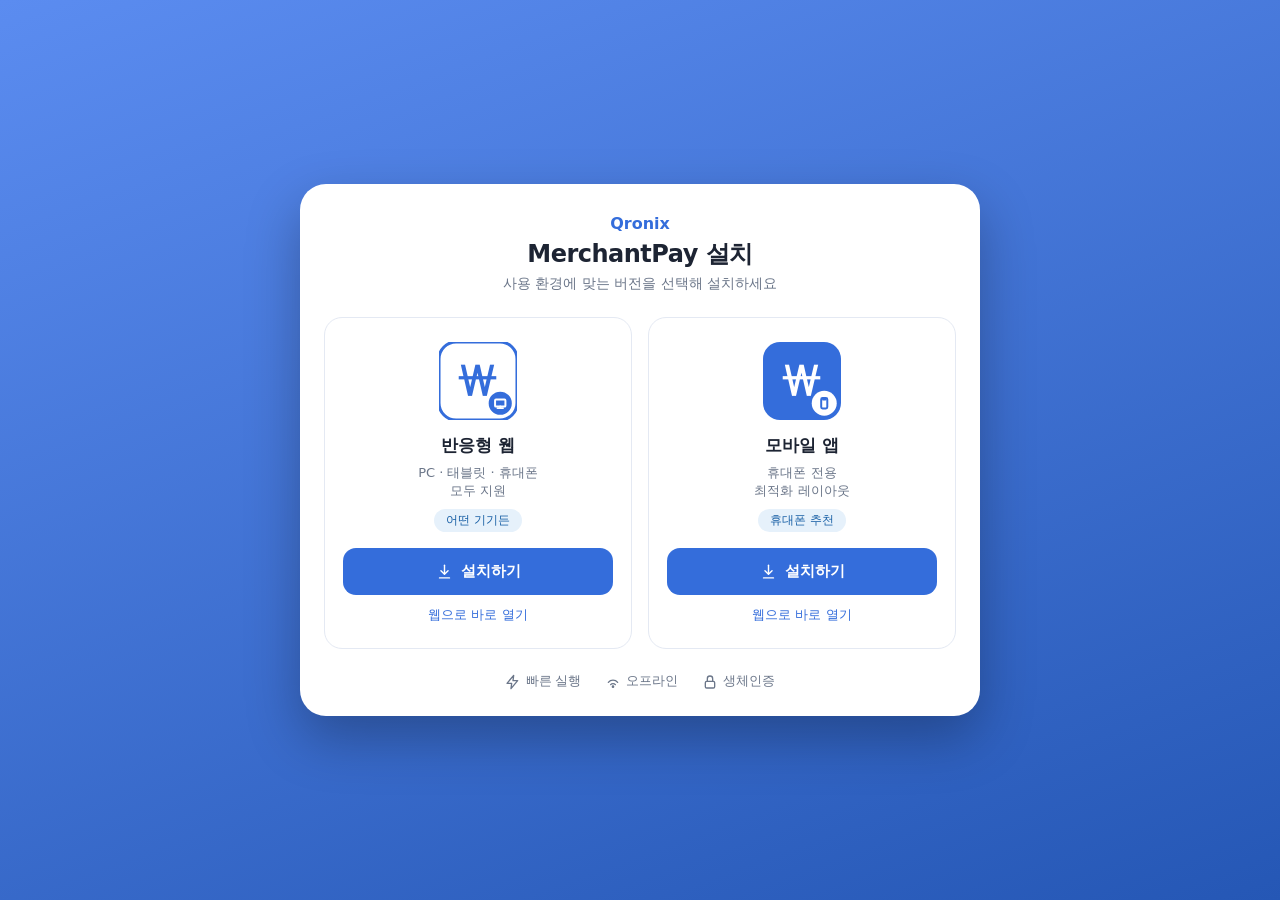
==== download.html @ a2c06847 "앱 아이콘 변경(모바일: 파랑/흰/휴대폰), 통합 다운로드 페이지(download.html) 추가" ====
<!DOCTYPE html>
<html lang="ko">
<head>
  <meta charset="UTF-8" />
  <meta http-equiv="Content-Security-Policy" content="default-src 'self'; script-src 'self' 'unsafe-inline'; style-src 'self' 'unsafe-inline'; img-src 'self' data:; font-src 'self'; connect-src 'self'; object-src 'none'; base-uri 'self'; form-action 'self'" />
  <meta name="referrer" content="no-referrer" />
  <meta name="viewport" content="width=device-width, initial-scale=1.0, viewport-fit=cover" />
  <meta name="theme-color" content="#346DDB" />
  <title>MerchantPay 다운로드</title>
  <style>
    :root{ --brand:#346DDB; --brand-d:#2557b5; --ink:#1d2433; --muted:#6b7689; }
    *{ box-sizing:border-box; margin:0; padding:0; -webkit-tap-highlight-color:transparent; }
    body{ font-family:"Pretendard","Segoe UI","Malgun Gothic",system-ui,sans-serif; color:var(--ink);
      min-height:100vh; display:flex; align-items:center; justify-content:center;
      padding:28px 18px calc(28px + env(safe-area-inset-bottom));
      background:linear-gradient(160deg,#5b8cf0,#2557b5); }
    .wrap{ width:100%; max-width:680px; background:#fff; border-radius:26px; padding:30px 24px 26px;
      box-shadow:0 22px 54px rgba(0,0,0,.28); }
    .head{ text-align:center; margin-bottom:24px; }
    .head .corp{ color:var(--brand); font-weight:800; font-size:16px; }
    .head h1{ font-size:24px; font-weight:800; letter-spacing:-.5px; margin:5px 0 5px; }
    .head p{ color:var(--muted); font-size:14px; }
    .grid{ display:grid; grid-template-columns:repeat(auto-fit,minmax(240px,1fr)); gap:16px; }
    .card{ border:1px solid #e4e9f3; border-radius:18px; padding:24px 18px; text-align:center; transition:.15s; }
    .card:hover{ border-color:var(--brand); box-shadow:0 8px 22px rgba(52,109,219,.12); }
    .icon{ width:78px; height:78px; margin:0 auto 14px; display:block; }
    .card h2{ font-size:17px; font-weight:800; }
    .card .desc{ color:var(--muted); font-size:13px; margin:7px 0 9px; min-height:34px; }
    .tag{ display:inline-block; font-size:11.5px; color:#185FA5; background:#E6F1FB; padding:4px 12px; border-radius:999px; margin-bottom:16px; }
    .btn{ display:flex; align-items:center; justify-content:center; gap:8px; width:100%; padding:14px;
      border-radius:13px; font-size:15px; font-weight:700; text-decoration:none; transition:.12s; }
    .btn-primary{ background:var(--brand); color:#fff; }
    .btn-primary:active{ transform:scale(.98); background:var(--brand-d); }
    .btn-link{ display:block; margin-top:11px; color:var(--brand); font-size:13px; text-decoration:none; }
    .foot{ display:flex; justify-content:center; gap:24px; margin-top:24px; color:var(--muted); font-size:12.5px; }
    .foot span{ display:flex; align-items:center; gap:5px; }
    .foot svg{ width:16px; height:16px; }
  </style>
</head>
<body>
  <div class="wrap">
    <div class="head">
      <div class="corp">Qronix</div>
      <h1>MerchantPay 설치</h1>
      <p>사용 환경에 맞는 버전을 선택해 설치하세요</p>
    </div>

    <div class="grid">
      <!-- 반응형 웹 -->
      <div class="card">
        <svg class="icon" viewBox="0 0 512 512" xmlns="http://www.w3.org/2000/svg" aria-label="반응형 웹 아이콘">
          <rect width="512" height="512" rx="112" fill="#FFFFFF" stroke="#346DDB" stroke-width="20"/>
          <text x="248" y="332" font-family="'Segoe UI','Malgun Gothic',sans-serif" font-size="270" font-weight="800" fill="#346DDB" text-anchor="middle">₩</text>
          <circle cx="402" cy="402" r="82" fill="#346DDB" stroke="#FFFFFF" stroke-width="12"/>
          <g fill="none" stroke="#FFFFFF" stroke-width="13" stroke-linejoin="round" stroke-linecap="round">
            <rect x="368" y="378" width="68" height="46" rx="6"/>
            <line x1="402" y1="424" x2="402" y2="434"/><line x1="384" y1="434" x2="420" y2="434"/>
          </g>
        </svg>
        <h2>반응형 웹</h2>
        <div class="desc">PC · 태블릿 · 휴대폰<br>모두 지원</div>
        <span class="tag">어떤 기기든</span>
        <a class="btn btn-primary" href="https://love959-spec.github.io/qronix-MerchantPay/install.html">
          <svg width="17" height="17" viewBox="0 0 24 24" fill="none" stroke="currentColor" stroke-width="2" stroke-linecap="round" stroke-linejoin="round"><path d="M12 3v12"/><path d="M7 11l5 5 5-5"/><path d="M5 21h14"/></svg>
          설치하기
        </a>
        <a class="btn-link" href="https://love959-spec.github.io/qronix-MerchantPay/">웹으로 바로 열기</a>
      </div>

      <!-- 모바일 앱 -->
      <div class="card">
        <svg class="icon" viewBox="0 0 512 512" xmlns="http://www.w3.org/2000/svg" aria-label="모바일 앱 아이콘">
          <rect width="512" height="512" rx="112" fill="#346DDB"/>
          <text x="248" y="332" font-family="'Segoe UI','Malgun Gothic',sans-serif" font-size="270" font-weight="800" fill="#FFFFFF" text-anchor="middle">₩</text>
          <circle cx="402" cy="402" r="82" fill="#FFFFFF"/>
          <g fill="none" stroke="#346DDB" stroke-width="13" stroke-linejoin="round" stroke-linecap="round">
            <rect x="382" y="368" width="40" height="68" rx="9"/><line x1="394" y1="378" x2="410" y2="378"/>
          </g>
        </svg>
        <h2>모바일 앱</h2>
        <div class="desc">휴대폰 전용<br>최적화 레이아웃</div>
        <span class="tag">휴대폰 추천</span>
        <a class="btn btn-primary" href="install.html">
          <svg width="17" height="17" viewBox="0 0 24 24" fill="none" stroke="currentColor" stroke-width="2" stroke-linecap="round" stroke-linejoin="round"><path d="M12 3v12"/><path d="M7 11l5 5 5-5"/><path d="M5 21h14"/></svg>
          설치하기
        </a>
        <a class="btn-link" href="index.html">웹으로 바로 열기</a>
      </div>
    </div>

    <div class="foot">
      <span><svg viewBox="0 0 24 24" fill="none" stroke="#6b7689" stroke-width="2" stroke-linecap="round" stroke-linejoin="round"><path d="M13 2L3 14h7l-1 8 10-12h-7z"/></svg>빠른 실행</span>
      <span><svg viewBox="0 0 24 24" fill="none" stroke="#6b7689" stroke-width="2" stroke-linecap="round" stroke-linejoin="round"><path d="M5 12.5a9 9 0 0 1 14 0"/><path d="M8.5 16a4.5 4.5 0 0 1 7 0"/><circle cx="12" cy="19" r="1"/></svg>오프라인</span>
      <span><svg viewBox="0 0 24 24" fill="none" stroke="#6b7689" stroke-width="2" stroke-linecap="round" stroke-linejoin="round"><rect x="5" y="11" width="14" height="10" rx="2"/><path d="M8 11V7a4 4 0 0 1 8 0v4"/></svg>생체인증</span>
    </div>
  </div>
</body>
</html>
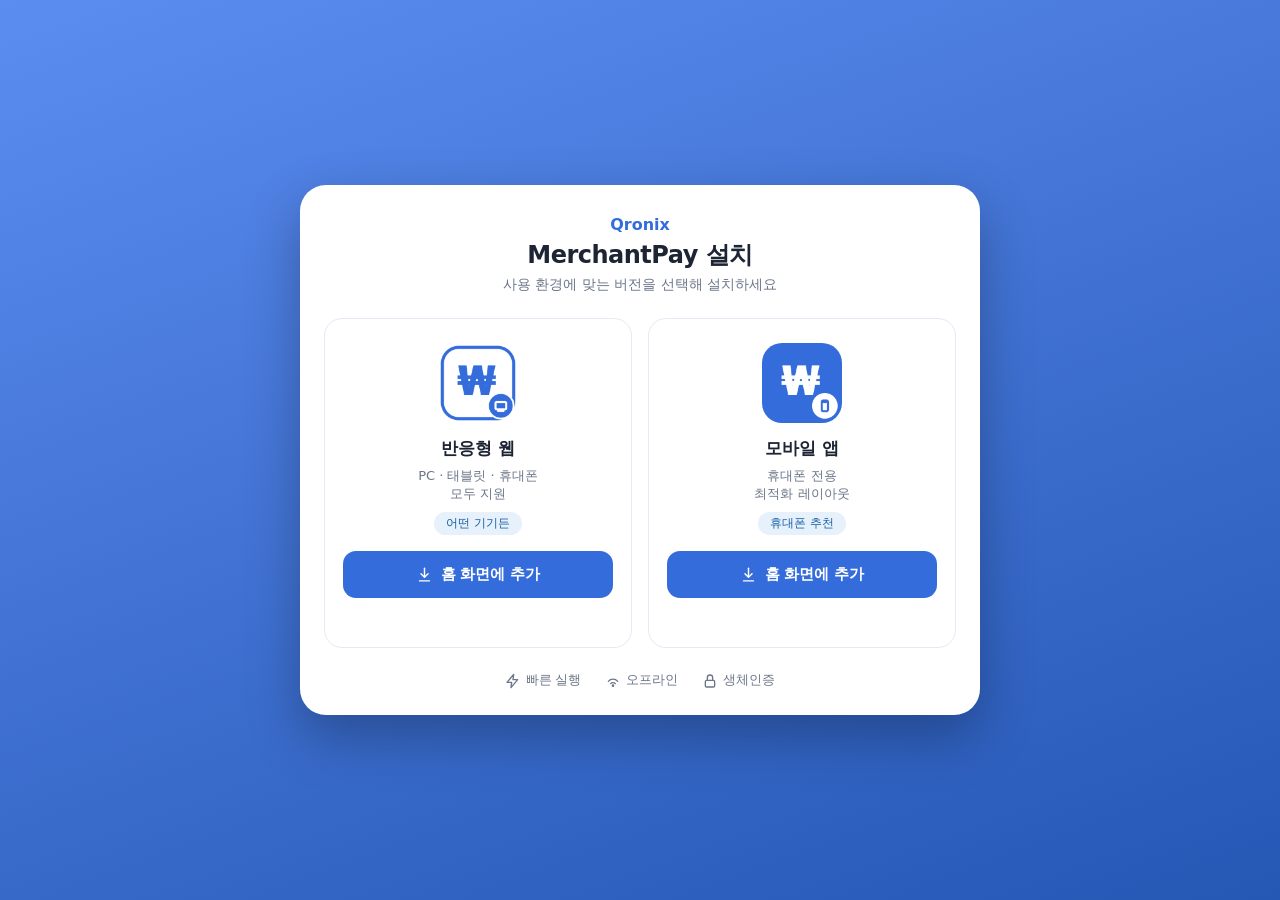
==== commit 90ced7a5: "다운로드 페이지: 페이지 내 직접 설치(홈 화면에 추가) + ₩ 아이콘 이미지 사용" ====
--- a/download.html
+++ b/download.html
@@ -2,11 +2,15 @@
 <html lang="ko">
 <head>
   <meta charset="UTF-8" />
-  <meta http-equiv="Content-Security-Policy" content="default-src 'self'; script-src 'self' 'unsafe-inline'; style-src 'self' 'unsafe-inline'; img-src 'self' data:; font-src 'self'; connect-src 'self'; object-src 'none'; base-uri 'self'; form-action 'self'" />
+  <meta http-equiv="Content-Security-Policy" content="default-src 'self'; script-src 'self' 'unsafe-inline'; style-src 'self' 'unsafe-inline'; img-src 'self' data:; font-src 'self'; connect-src 'self'; worker-src 'self' blob:; object-src 'none'; base-uri 'self'; form-action 'self'" />
   <meta name="referrer" content="no-referrer" />
   <meta name="viewport" content="width=device-width, initial-scale=1.0, viewport-fit=cover" />
   <meta name="theme-color" content="#346DDB" />
+  <meta name="apple-mobile-web-app-capable" content="yes" />
+  <meta name="apple-mobile-web-app-title" content="MerchantPay" />
   <title>MerchantPay 다운로드</title>
+  <link rel="manifest" href="manifest.json" />
+  <link rel="apple-touch-icon" href="apple-touch-icon.png" />
   <style>
     :root{ --brand:#346DDB; --brand-d:#2557b5; --ink:#1d2433; --muted:#6b7689; }
     *{ box-sizing:border-box; margin:0; padding:0; -webkit-tap-highlight-color:transparent; }
@@ -23,18 +27,31 @@
     .grid{ display:grid; grid-template-columns:repeat(auto-fit,minmax(240px,1fr)); gap:16px; }
     .card{ border:1px solid #e4e9f3; border-radius:18px; padding:24px 18px; text-align:center; transition:.15s; }
     .card:hover{ border-color:var(--brand); box-shadow:0 8px 22px rgba(52,109,219,.12); }
-    .icon{ width:78px; height:78px; margin:0 auto 14px; display:block; }
+    .icon{ width:80px; height:80px; margin:0 auto 14px; display:block; border-radius:20px; }
     .card h2{ font-size:17px; font-weight:800; }
     .card .desc{ color:var(--muted); font-size:13px; margin:7px 0 9px; min-height:34px; }
     .tag{ display:inline-block; font-size:11.5px; color:#185FA5; background:#E6F1FB; padding:4px 12px; border-radius:999px; margin-bottom:16px; }
     .btn{ display:flex; align-items:center; justify-content:center; gap:8px; width:100%; padding:14px;
-      border-radius:13px; font-size:15px; font-weight:700; text-decoration:none; transition:.12s; }
-    .btn-primary{ background:var(--brand); color:#fff; }
-    .btn-primary:active{ transform:scale(.98); background:var(--brand-d); }
-    .btn-link{ display:block; margin-top:11px; color:var(--brand); font-size:13px; text-decoration:none; }
+      border:none; border-radius:13px; font-size:15px; font-weight:700; cursor:pointer;
+      background:var(--brand); color:#fff; text-decoration:none; transition:.12s; }
+    .btn:active{ transform:scale(.98); background:var(--brand-d); }
+    .btn:disabled{ opacity:.5; cursor:default; }
+    .btn-link{ display:block; margin-top:11px; color:var(--brand); font-size:13px; text-decoration:none; cursor:pointer; }
+    .st{ font-size:12px; color:var(--muted); margin-top:9px; min-height:16px; }
+    .st.ok{ color:#1aa86b; font-weight:600; }
     .foot{ display:flex; justify-content:center; gap:24px; margin-top:24px; color:var(--muted); font-size:12.5px; }
     .foot span{ display:flex; align-items:center; gap:5px; }
     .foot svg{ width:16px; height:16px; }
+    .sheet{ position:fixed; inset:0; background:rgba(15,21,37,.55); display:none; align-items:flex-end; z-index:50; }
+    .sheet.show{ display:flex; }
+    .sheet-inner{ background:#fff; width:100%; max-width:680px; margin:0 auto; border-radius:22px 22px 0 0; padding:24px 24px calc(30px + env(safe-area-inset-bottom)); animation:up .25s ease; }
+    @keyframes up{ from{ transform:translateY(100%);} to{ transform:translateY(0);} }
+    .sheet h3{ font-size:18px; margin-bottom:16px; }
+    .step{ display:flex; align-items:center; gap:13px; padding:11px 0; border-bottom:1px solid #eef0f5; text-align:left; }
+    .step:last-of-type{ border:none; }
+    .step .n{ width:26px; height:26px; flex:none; border-radius:50%; background:var(--brand); color:#fff; display:grid; place-items:center; font-size:13px; font-weight:700; }
+    .step .t{ font-size:14.5px; } .step .t b{ color:var(--brand); }
+    .sheet .close{ width:100%; margin-top:18px; padding:14px; border:none; border-radius:13px; background:#eef2fb; color:var(--brand); font-size:15px; font-weight:700; cursor:pointer; }
   </style>
 </head>
 <body>
@@ -46,45 +63,28 @@
     </div>
 
     <div class="grid">
-      <!-- 반응형 웹 -->
       <div class="card">
-        <svg class="icon" viewBox="0 0 512 512" xmlns="http://www.w3.org/2000/svg" aria-label="반응형 웹 아이콘">
-          <rect width="512" height="512" rx="112" fill="#FFFFFF" stroke="#346DDB" stroke-width="20"/>
-          <text x="248" y="332" font-family="'Segoe UI','Malgun Gothic',sans-serif" font-size="270" font-weight="800" fill="#346DDB" text-anchor="middle">₩</text>
-          <circle cx="402" cy="402" r="82" fill="#346DDB" stroke="#FFFFFF" stroke-width="12"/>
-          <g fill="none" stroke="#FFFFFF" stroke-width="13" stroke-linejoin="round" stroke-linecap="round">
-            <rect x="368" y="378" width="68" height="46" rx="6"/>
-            <line x1="402" y1="424" x2="402" y2="434"/><line x1="384" y1="434" x2="420" y2="434"/>
-          </g>
-        </svg>
+        <img class="icon" src="web-icon.png" alt="반응형 웹 아이콘" />
         <h2>반응형 웹</h2>
         <div class="desc">PC · 태블릿 · 휴대폰<br>모두 지원</div>
         <span class="tag">어떤 기기든</span>
-        <a class="btn btn-primary" href="https://love959-spec.github.io/qronix-MerchantPay/install.html">
+        <button class="btn" id="webBtn">
           <svg width="17" height="17" viewBox="0 0 24 24" fill="none" stroke="currentColor" stroke-width="2" stroke-linecap="round" stroke-linejoin="round"><path d="M12 3v12"/><path d="M7 11l5 5 5-5"/><path d="M5 21h14"/></svg>
-          설치하기
-        </a>
-        <a class="btn-link" href="https://love959-spec.github.io/qronix-MerchantPay/">웹으로 바로 열기</a>
+          홈 화면에 추가
+        </button>
+        <div class="st" id="webSt"></div>
       </div>
 
-      <!-- 모바일 앱 -->
       <div class="card">
-        <svg class="icon" viewBox="0 0 512 512" xmlns="http://www.w3.org/2000/svg" aria-label="모바일 앱 아이콘">
-          <rect width="512" height="512" rx="112" fill="#346DDB"/>
-          <text x="248" y="332" font-family="'Segoe UI','Malgun Gothic',sans-serif" font-size="270" font-weight="800" fill="#FFFFFF" text-anchor="middle">₩</text>
-          <circle cx="402" cy="402" r="82" fill="#FFFFFF"/>
-          <g fill="none" stroke="#346DDB" stroke-width="13" stroke-linejoin="round" stroke-linecap="round">
-            <rect x="382" y="368" width="40" height="68" rx="9"/><line x1="394" y1="378" x2="410" y2="378"/>
-          </g>
-        </svg>
+        <img class="icon" src="icon-512.png" alt="모바일 앱 아이콘" />
         <h2>모바일 앱</h2>
         <div class="desc">휴대폰 전용<br>최적화 레이아웃</div>
         <span class="tag">휴대폰 추천</span>
-        <a class="btn btn-primary" href="install.html">
+        <button class="btn" id="mobBtn">
           <svg width="17" height="17" viewBox="0 0 24 24" fill="none" stroke="currentColor" stroke-width="2" stroke-linecap="round" stroke-linejoin="round"><path d="M12 3v12"/><path d="M7 11l5 5 5-5"/><path d="M5 21h14"/></svg>
-          설치하기
-        </a>
-        <a class="btn-link" href="index.html">웹으로 바로 열기</a>
+          홈 화면에 추가
+        </button>
+        <div class="st" id="mobSt"></div>
       </div>
     </div>
 
@@ -94,5 +94,60 @@
       <span><svg viewBox="0 0 24 24" fill="none" stroke="#6b7689" stroke-width="2" stroke-linecap="round" stroke-linejoin="round"><rect x="5" y="11" width="14" height="10" rx="2"/><path d="M8 11V7a4 4 0 0 1 8 0v4"/></svg>생체인증</span>
     </div>
   </div>
+
+  <div class="sheet" id="iosSheet">
+    <div class="sheet-inner">
+      <h3 id="iosTitle">아이폰 설치 방법 (Safari)</h3>
+      <div class="step"><div class="n">1</div><div class="t">하단 가운데 <b>공유 버튼</b> 탭 (□ 위 ↑ 모양)</div></div>
+      <div class="step"><div class="n">2</div><div class="t">메뉴를 내려 <b>"홈 화면에 추가"</b> 탭</div></div>
+      <div class="step"><div class="n">3</div><div class="t">오른쪽 위 <b>"추가"</b> 탭 → 완료</div></div>
+      <button class="close" id="iosClose">확인</button>
+    </div>
+  </div>
+
+  <script>
+    'use strict';
+    var ua = navigator.userAgent || '';
+    var isIOS = /iPhone|iPad|iPod/.test(ua) && !window.MSStream;
+    var WEB_APP = 'https://love959-spec.github.io/qronix-MerchantPay/';
+    var deferredPrompt = null;
+
+    var webBtn = document.getElementById('webBtn');
+    var mobBtn = document.getElementById('mobBtn');
+    var webSt = document.getElementById('webSt');
+    var mobSt = document.getElementById('mobSt');
+    var iosSheet = document.getElementById('iosSheet');
+    function set(el, msg, ok){ el.textContent = msg || ''; el.className = 'st' + (ok ? ' ok' : ''); }
+
+    window.addEventListener('beforeinstallprompt', function(e){ e.preventDefault(); deferredPrompt = e; set(mobSt, '설치 준비 완료 — 버튼을 누르세요.'); });
+    window.addEventListener('appinstalled', function(){ deferredPrompt = null; set(mobSt, '설치되었습니다! 홈 화면을 확인하세요.', true); });
+
+    document.getElementById('iosClose').addEventListener('click', function(){ iosSheet.classList.remove('show'); });
+
+    // 모바일 앱: 같은 경로 → 바로 설치
+    mobBtn.addEventListener('click', async function(){
+      if (deferredPrompt) {
+        deferredPrompt.prompt();
+        var c = await deferredPrompt.userChoice; deferredPrompt = null;
+        set(mobSt, c && c.outcome === 'accepted' ? '설치되었습니다! 홈 화면을 확인하세요.' : '설치가 취소되었습니다.', c && c.outcome === 'accepted');
+      } else if (isIOS) {
+        iosSheet.classList.add('show');
+      } else {
+        set(mobSt, '브라우저 메뉴(⋮)의 "앱 설치"를 사용하거나 잠시 후 다시 눌러주세요.');
+      }
+    });
+
+    // 반응형 웹: 다른 도메인(scope) → 직접 설치 불가 → 웹 앱의 원탭 설치 화면으로 연결
+    webBtn.addEventListener('click', function(){
+      set(webSt, '웹 설치 화면을 엽니다…');
+      location.href = WEB_APP + 'install.html';
+    });
+
+    if (isIOS) set(mobSt, '아이폰은 버튼을 누르면 설치 방법을 안내합니다.');
+
+    if ('serviceWorker' in navigator) {
+      window.addEventListener('load', function(){ navigator.serviceWorker.register('service-worker.js').catch(function(){}); });
+    }
+  </script>
 </body>
 </html>
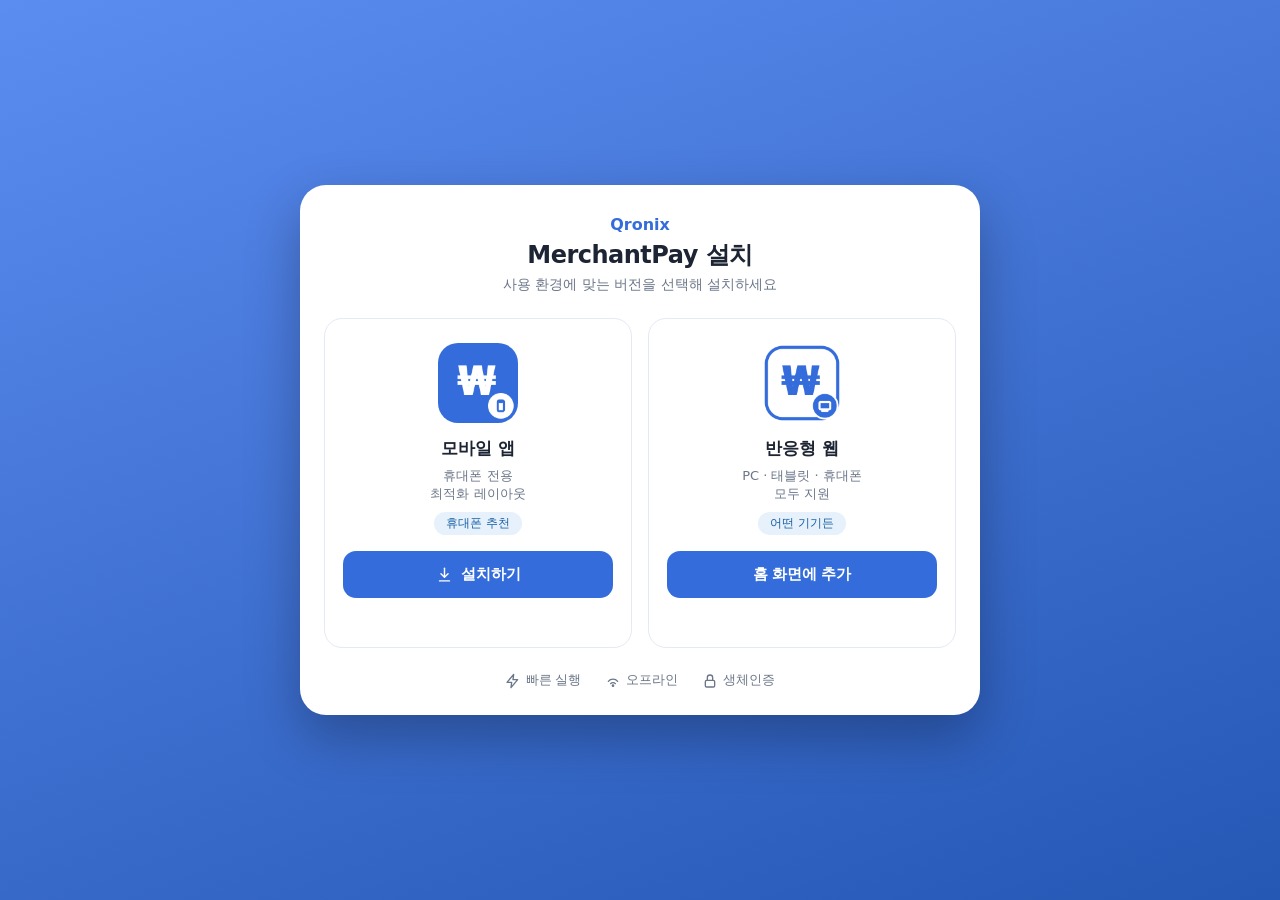
==== commit ca3c0fd9: "다운로드 페이지: 모바일 앱 좌측 배치, 버튼명 조정(모바일=설치하기, 웹 아이콘 제거)" ====
--- a/download.html
+++ b/download.html
@@ -64,27 +64,24 @@
 
     <div class="grid">
       <div class="card">
-        <img class="icon" src="web-icon.png" alt="반응형 웹 아이콘" />
-        <h2>반응형 웹</h2>
-        <div class="desc">PC · 태블릿 · 휴대폰<br>모두 지원</div>
-        <span class="tag">어떤 기기든</span>
-        <button class="btn" id="webBtn">
-          <svg width="17" height="17" viewBox="0 0 24 24" fill="none" stroke="currentColor" stroke-width="2" stroke-linecap="round" stroke-linejoin="round"><path d="M12 3v12"/><path d="M7 11l5 5 5-5"/><path d="M5 21h14"/></svg>
-          홈 화면에 추가
-        </button>
-        <div class="st" id="webSt"></div>
-      </div>
-
-      <div class="card">
         <img class="icon" src="icon-512.png" alt="모바일 앱 아이콘" />
         <h2>모바일 앱</h2>
         <div class="desc">휴대폰 전용<br>최적화 레이아웃</div>
         <span class="tag">휴대폰 추천</span>
         <button class="btn" id="mobBtn">
           <svg width="17" height="17" viewBox="0 0 24 24" fill="none" stroke="currentColor" stroke-width="2" stroke-linecap="round" stroke-linejoin="round"><path d="M12 3v12"/><path d="M7 11l5 5 5-5"/><path d="M5 21h14"/></svg>
-          홈 화면에 추가
+          설치하기
         </button>
         <div class="st" id="mobSt"></div>
+      </div>
+
+      <div class="card">
+        <img class="icon" src="web-icon.png" alt="반응형 웹 아이콘" />
+        <h2>반응형 웹</h2>
+        <div class="desc">PC · 태블릿 · 휴대폰<br>모두 지원</div>
+        <span class="tag">어떤 기기든</span>
+        <button class="btn" id="webBtn">홈 화면에 추가</button>
+        <div class="st" id="webSt"></div>
       </div>
     </div>
 
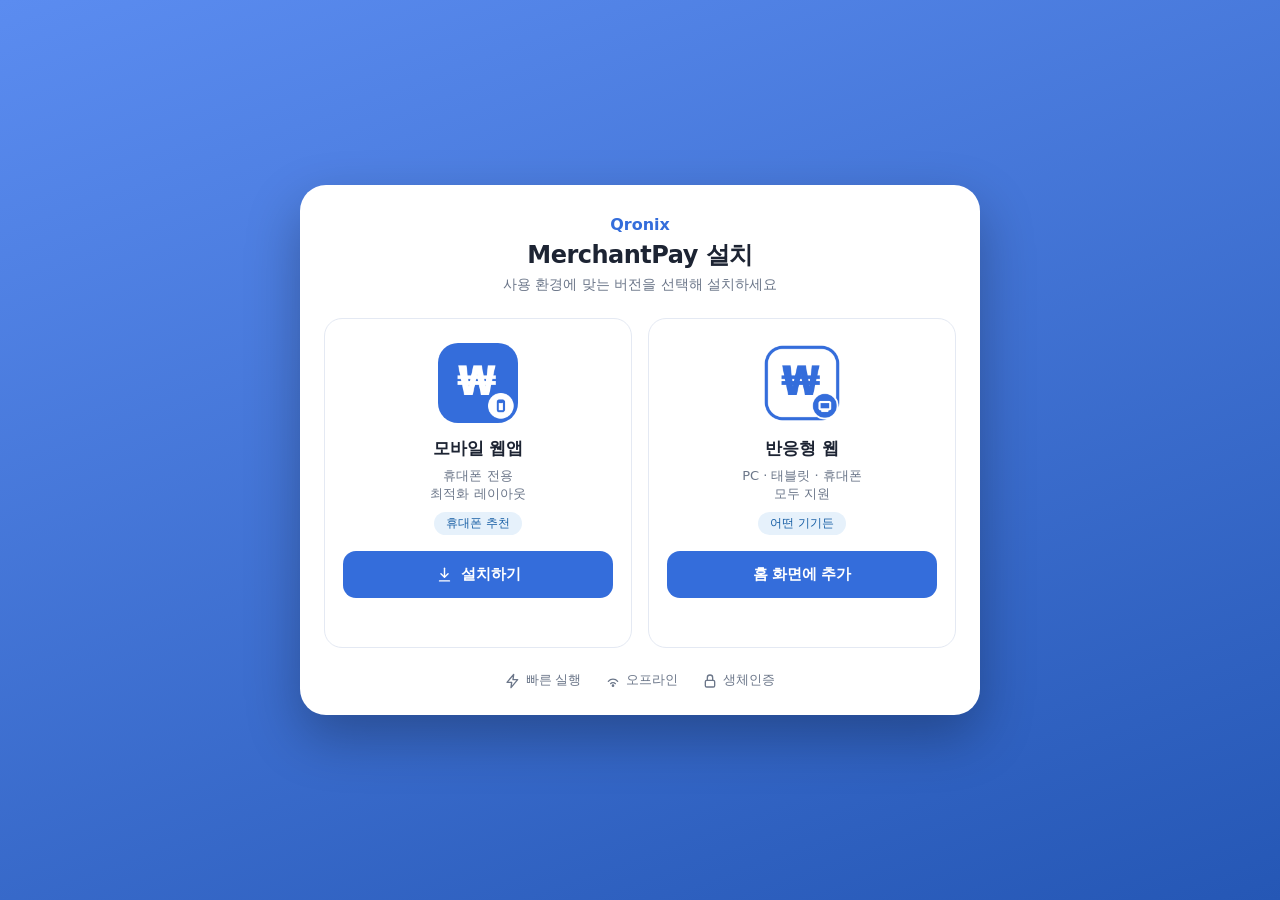
==== commit 8703b654: "다운로드 페이지: '모바일 앱' → '모바일 웹앱'으로 변경" ====
--- a/download.html
+++ b/download.html
@@ -10,7 +10,7 @@
   <meta name="apple-mobile-web-app-title" content="MerchantPay" />
   <title>MerchantPay 다운로드</title>
   <link rel="manifest" href="manifest.json" />
-  <link rel="apple-touch-icon" href="apple-touch-icon.png" />
+  <link rel="apple-touch-icon" href="apple-touch-icon.png?v=2" />
   <style>
     :root{ --brand:#346DDB; --brand-d:#2557b5; --ink:#1d2433; --muted:#6b7689; }
     *{ box-sizing:border-box; margin:0; padding:0; -webkit-tap-highlight-color:transparent; }
@@ -64,8 +64,8 @@
 
     <div class="grid">
       <div class="card">
-        <img class="icon" src="icon-512.png" alt="모바일 앱 아이콘" />
-        <h2>모바일 앱</h2>
+        <img class="icon" src="icon-512.png?v=2" alt="모바일 웹앱 아이콘" />
+        <h2>모바일 웹앱</h2>
         <div class="desc">휴대폰 전용<br>최적화 레이아웃</div>
         <span class="tag">휴대폰 추천</span>
         <button class="btn" id="mobBtn">
@@ -76,7 +76,7 @@
       </div>
 
       <div class="card">
-        <img class="icon" src="web-icon.png" alt="반응형 웹 아이콘" />
+        <img class="icon" src="web-icon.png?v=2" alt="반응형 웹 아이콘" />
         <h2>반응형 웹</h2>
         <div class="desc">PC · 태블릿 · 휴대폰<br>모두 지원</div>
         <span class="tag">어떤 기기든</span>
